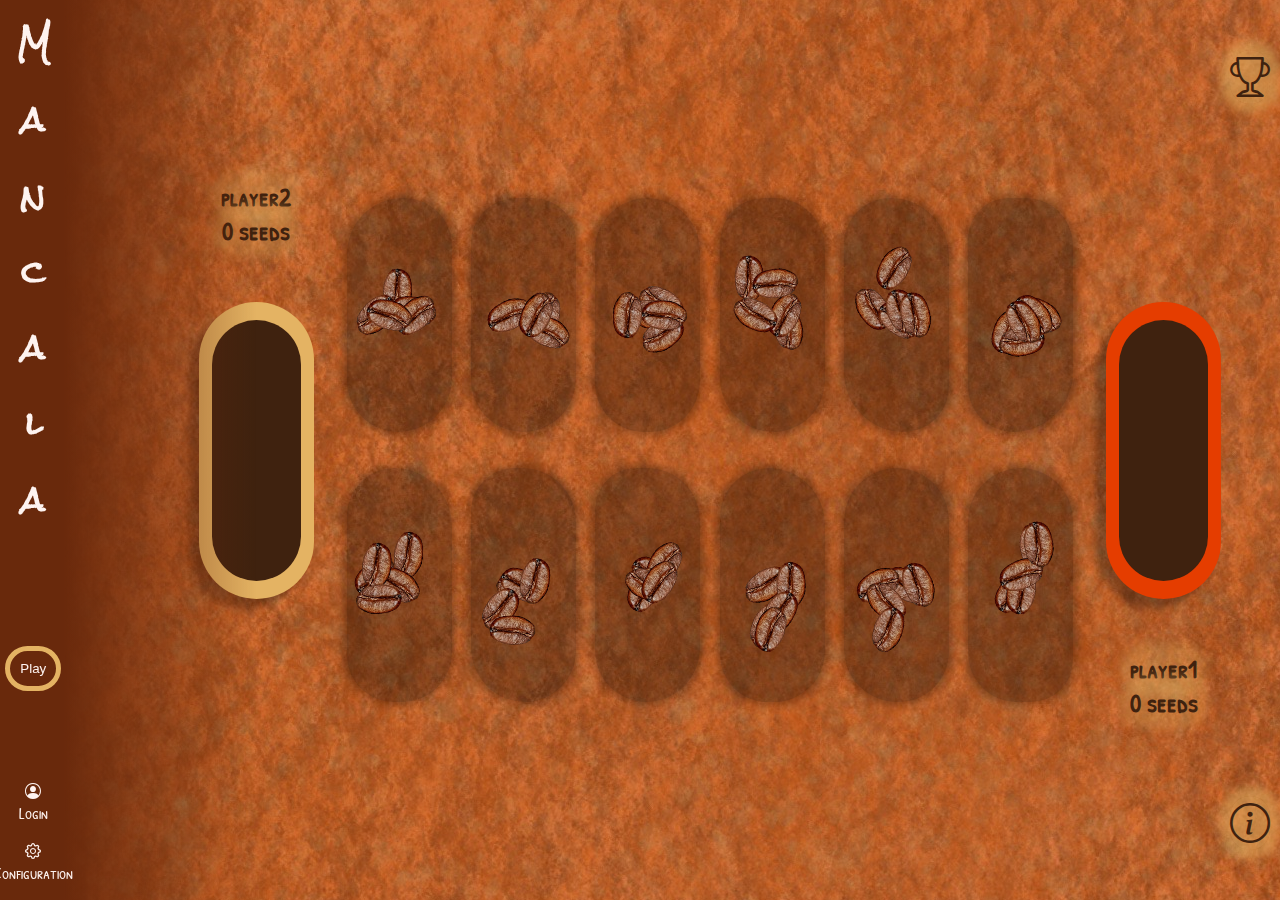
==== client/index.html @ 51711080 "Move client to its own dir" ====
<!DOCTYPE html>
<html>

<head>

    <meta charset="utf-8">
    <title>LTW Mancala</title>

    <link rel="stylesheet" type="text/css" href="style/style.css">
    <link rel="stylesheet" type="text/css" href="style/menu.css">
    <link rel="stylesheet" href="https://cdn.jsdelivr.net/npm/bootstrap-icons@1.7.0/font/bootstrap-icons.css">

    <link rel="preconnect" href="https://fonts.googleapis.com">
    <link rel="preconnect" href="https://fonts.gstatic.com" crossorigin>
    <link href="https://fonts.googleapis.com/css2?family=Rock+Salt&display=swap" rel="stylesheet">
    <link href="https://fonts.googleapis.com/css2?family=Patrick+Hand+SC&display=swap" rel="stylesheet">

    <script type="text/javascript" src="scripts/client.js" defer></script>
    <script type="text/javascript" src="scripts/classes.js" defer></script>
    <script type="text/javascript" src="scripts/gameHelpers.js" defer></script>
    <script type="text/javascript" src="scripts/side_menu.js" defer></script>
    <script type="text/javascript" src="scripts/onload.js" defer></script>

</head>


<body class="preload" id="body">

    <div id="bg"></div>

    <!-- Start of Navbar -->
    <div class="navbar" id="navbar">
        <h1 id="logo">Mancala</h1>
        <button type="button" class="button" id="play" onclick="load(1);">Play</button>
        <div class="nav-items">
            <div class="nav-item" onclick="generateLogin()">
                <i class="bi bi-person-circle nav-icon"></i>
                <p class="nav-label">Login</p>
            </div>
            <div class="nav-item" onclick="generateConfiguration()">
                <i class="bi bi-gear nav-icon"></i>
                <p class="nav-label">Configuration</p>
            </div>
        </div>
    </div> <!-- End of Navbar -->>

    <div id="ranking" class="ranking">
        <span class="form-header">
            <h2>Ranking</h2>
            <i class="bi bi-x-circle" onclick="hide('ranking');"></i>
        </span>
        <table id="ranking-table">
        </table>
    </div>

    <i id="ranking-btn" onclick="show('ranking');" class="bi bi-trophy"></i>
    <i id="instructions-btn" onclick="generateInstructions();" class="bi bi-info-circle"></i>

    <div id="container"></div>

</body>


</html>
---- client/style/style.css ----
@import "color.css";

html {
    height: 100%;
    width: 100%;
}

body {
    display: flex;
    flex-direction: row;
    background-color: black;
    margin: 0;
    padding: 0;
    height: 100%;
    width: 100%;
    font-family: 'Patrick Hand SC', cursive;
    overflow-x: hidden;
}

#bg {
    z-index: 0;
    position: absolute;
    top: 0;
    left: 0;
    width: 100%;
    height: 100%;
    background: url("../img/bg.jpg") no-repeat center center;
    filter:brightness(100%);
}

input, label, select {
    margin: 0.5em;
}

.preload {
    transition: none !important;
    transition-delay: 0s !important;
}

.navbar {
    position: fixed;
    z-index: 6;
    top: 0;
    left:0;
    
    display: flex;
    flex-direction: column;
    align-items: center;
    justify-content: space-between;
    padding: 0;
    height: 100%;
    width: 20%;

    min-height: 0;
    
    background: linear-gradient(to right, var(--seal-brown) 25%, transparent 100%);
    color: var(--seashell);
}

.navbar #logo, .navbar .item, .navbar .button {
    margin-top: 20px;
    margin-bottom: 20px;
    min-height: 0;
}

.navbar .item {
    letter-spacing: -5px;
    font-weight: bold;
}

.navbar #logo, .navbar .button, .navbar .nav-items {
    position: relative;
    right: 37%;
}

.navbar .nav-items {
    display: flex;
    flex-direction: column;
    flex-wrap: nowrap;

    align-items: center;
}

.navbar .nav-items .nav-item {
    display: flex;
    flex-direction: column;
    
    align-items: center;
    cursor: pointer;

    transition: 0.1s linear;
}

.navbar .nav-items .nav-item:hover {
    color: var(--sunray);
}

.navbar .nav-items .nav-item .nav-label {
    margin-top: 0;
}

.navbar #logo {
    writing-mode: vertical-lr;
    text-orientation: upright;
    margin-top: 2%;
    font-family:'Rock Salt', cursive;
    min-height: 0 !important;
}

#play {
    background: none;
    border: 5px solid var(--sunray);
    
    padding: 10px;
    border-radius: 1000px;
    transition: 0.1s ease-in;
    color: var(--seashell);
    cursor:pointer;
}

#play:hover {
    background: var(--bistre);
}

#container {
    z-index: 1;
    position: relative;
    left: 10%;
    width: 90%;
    height: 100%;
}

#container #game-container {
    display: flex;
    width: 100%;
    height: 100%;

    align-items: center;
    justify-content: center;
}

.player-container {
    display: none !important;
}

#board {
    display: grid;
	grid-template-columns: 1fr 6fr 1fr;
	grid-template-rows: 1fr 1fr;
    
    width: 90%;
    height: 60%;
}

.cell-container {
    display: flex;
    margin: 0.5em 1em;
}

.storage-container {
    display: flex;
    grid-row-end: span 2;
    justify-content: center;
}

.board-cell {
    background: rgba(0, 0, 0, 0.3);
    box-shadow: 0 0 8px 3px rgba(0,0,0,0.3);
    
    flex-grow: 1;
	margin: 0.6em;
    
    text-indent: -99999px;
    
    display: flex;
    flex-direction: column;
    justify-content: center;
    align-items: center;
    padding: 10px;
    
    overflow: hidden;

    cursor: pointer;
}

.board-cell:hover {
    box-shadow: 0 0 8px 3px rgba(255, 255, 255, 0.1);
}

.seed {
    position: absolute;
    width: 3em;
    height: 2em;
    background: url(../img/seed.png);
    background-size: 100% 100%;
    filter: brightness(90%);
    
    margin: 5px;
}

.storage-cell {
    z-index: 3;
    background: var(--bistre);
    overflow: hidden;

    display: flex;
    
	margin: 1em 1em;
    align-self: center;
    
    align-items: center;
    
    text-indent: -99999px;
    height: 29%;
    width: 7%;
}

.storage-cell, .storage-wrapper {
    position: fixed;
}

.storage-wrapper {
    background-color: var(--sunray);
    align-self: center;
    box-shadow: -10px 10px 7px 0 rgba(0, 0, 0, 0.3);
    height: 33%;
    width: 9%;
}

.highlighted {
    background-color: var(--flame) !important;
}

.board-cell, .storage-cell, .storage-wrapper {
    border-radius: 10vh;
}   

#left-storage {
	justify-content: right;
}

.score-div {
    display: flex;
    flex-direction: column;
    align-items: center;
}

.score {
    font-size: 25px;
    font-weight: bold;
    color: var(--bistre);
    border-radius: 1000px;
    background-color: rgba(228, 179, 99, 0.3);
    box-shadow: 0 0 10px 10px rgba(228, 179, 99, 0.3);
    margin: 0;
}
---- client/style/menu.css ----
@import "color.css";

.config, .login, .instructions, .ranking, .message {
    z-index: 50;

    position: absolute;
    bottom: 150%;
    top: -150%;
    left: 0;
    right: 0;
    margin-left: auto;
    margin-right: auto;
    margin-bottom: auto;
    margin-top: auto;
    opacity: 0;

    width: fit-content;
    height: fit-content;
    max-width: 50%;
          
    padding: 10px;
    
    background-color: rgba(228, 179, 99, 0.75);
    border-radius: 10px;
    border: 2px solid var(--bistre);

    box-shadow: 0 0 10px 3px var(--bistre);

    transition: 0.5s linear;
    color: var(--bistre);
}

.instructions {
    max-height: 80%;
    overflow-y: scroll;  
}

#notifications {
    z-index: 5000;

    bottom: 1%;
    left: 10%;

    position: absolute;
    display: flex;
    flex-direction: column-reverse;

    align-items:flex-start;
    justify-content: center;
}

.notification {
    position: relative;
    padding: 10px;

    background-color: rgba(228, 179, 99, 0.75);
    border-radius: 10px;
    border: 2px solid var(--bistre);

    opacity: 0;

    bottom: 50px;
    left: 0;

    transition: .4s linear;
}

.notification-header {
    display: inline-flex;
    align-items: center;
    justify-content: space-between;
    width: 100%;
}

.notification-show {
    opacity: 100%;
    bottom: 0 !important;
}

.notification-hide {
    opacity: 0;
    left: 50px;
}

.notification * {
    margin: 0;
}

.config-show, .login-show, .instructions-show, .ranking-show, .message-show {
    opacity: 100%;
    top: 0;
    bottom: 0;
}

#ranking-table {
    text-align: center;
}

#ranking-table td, th {
    border: 2px solid var(--bistre);
}

.login h2 {
    margin: 0;
}

.form-header {
    display: inline-flex;
    align-items: center;
    justify-content: space-between;
    font-family: "Rock Salt", cursive;
    width: 100%;
}

.form-header i {
    cursor: pointer;
    margin-left: 10px;
}

.blur {
    background-color: transparent;

    position: absolute;
    display: flex;
    width: 100%;
    height: 100%;

    z-index: 49;
    transition: background-color 0.5s ease-in-out;

    animation-duration: 0.5s;
    animation-name: bg-change;
    animation-fill-mode: forwards;
}

@keyframes bg-change {
    from {
        background-color: transparent;
    }
    to {
        background-color: rgba(0, 0, 0, 0.3);
    }
}

@keyframes bg-rewind {
    from {
        background-color: rgba(0, 0, 0, 0.3);
    }
    to {
        background-color: transparent;
    }
}

.disable {
    pointer-events: none;
}

#config-div, #config-form, #login-div, #login-form {
    display: flex;
    flex-direction: column;
}

.field, select {
    background: none;
    border: none;
    text-align: center;
    border-bottom: 2px solid var(--bistre);
    width: 90%;
}

.button {
    background: none;
    
    padding: 5px;
    border: 2px solid var(--bistre);
    border-radius: 10px;
    transition: 0.1s ease-in;
    cursor:pointer;

}

.button:hover {
    background: var(--bistre);
    color: var(--sunray)
}

#ranking-btn, #instructions-btn {
    z-index: 4;
    position: absolute;
    font-size: 40px;
    right: 10px;
    border-radius: 1000px;
    color: var(--bistre);
    background-color: rgba(228, 179, 99, 0.5);
    box-shadow: 0 0 10px 10px rgba(228, 179, 99, 0.5);
    transition: 0.1s linear;
}

#ranking-btn:hover, #instructions-btn:hover {
    color: var(--kobe);
    box-shadow: 0 0 12px 12px rgba(228, 179, 99, 0.5);
    cursor: pointer;
}

#ranking-btn {
    top: 50px;
}

#instructions-btn {
    bottom: 50px;
}
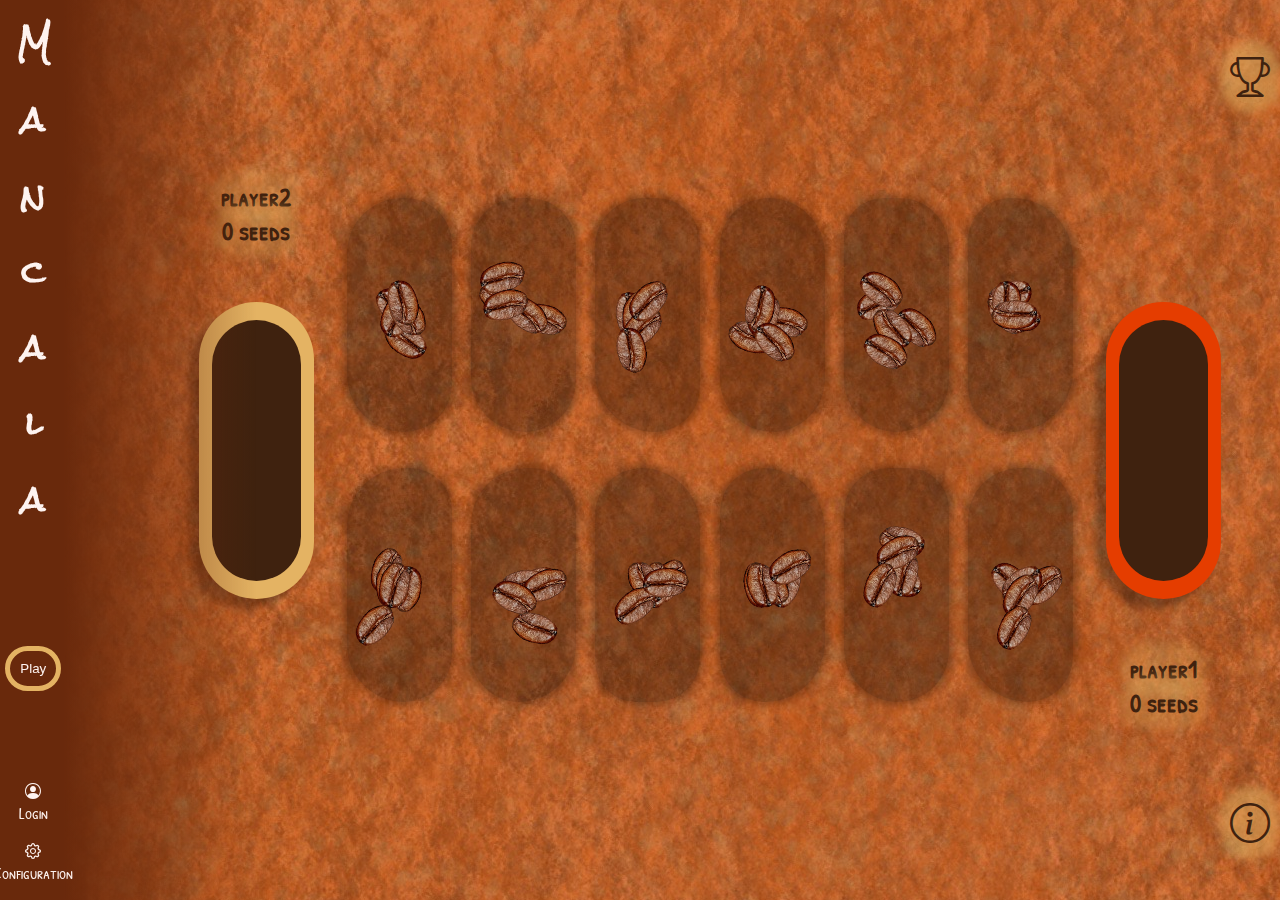
==== commit 8f2aacc6: "leave button working" ====
--- a/client/index.html
+++ b/client/index.html
@@ -31,7 +31,7 @@
     <!-- Start of Navbar -->
     <div class="navbar" id="navbar">
         <h1 id="logo">Mancala</h1>
-        <button type="button" class="button" id="play" onclick="load(1);">Play</button>
+        <button type="button" class="button" id="play" onclick="load(1); changeButton();">Play</button>
         <div class="nav-items">
             <div class="nav-item" onclick="generateLogin()">
                 <i class="bi bi-person-circle nav-icon"></i>
